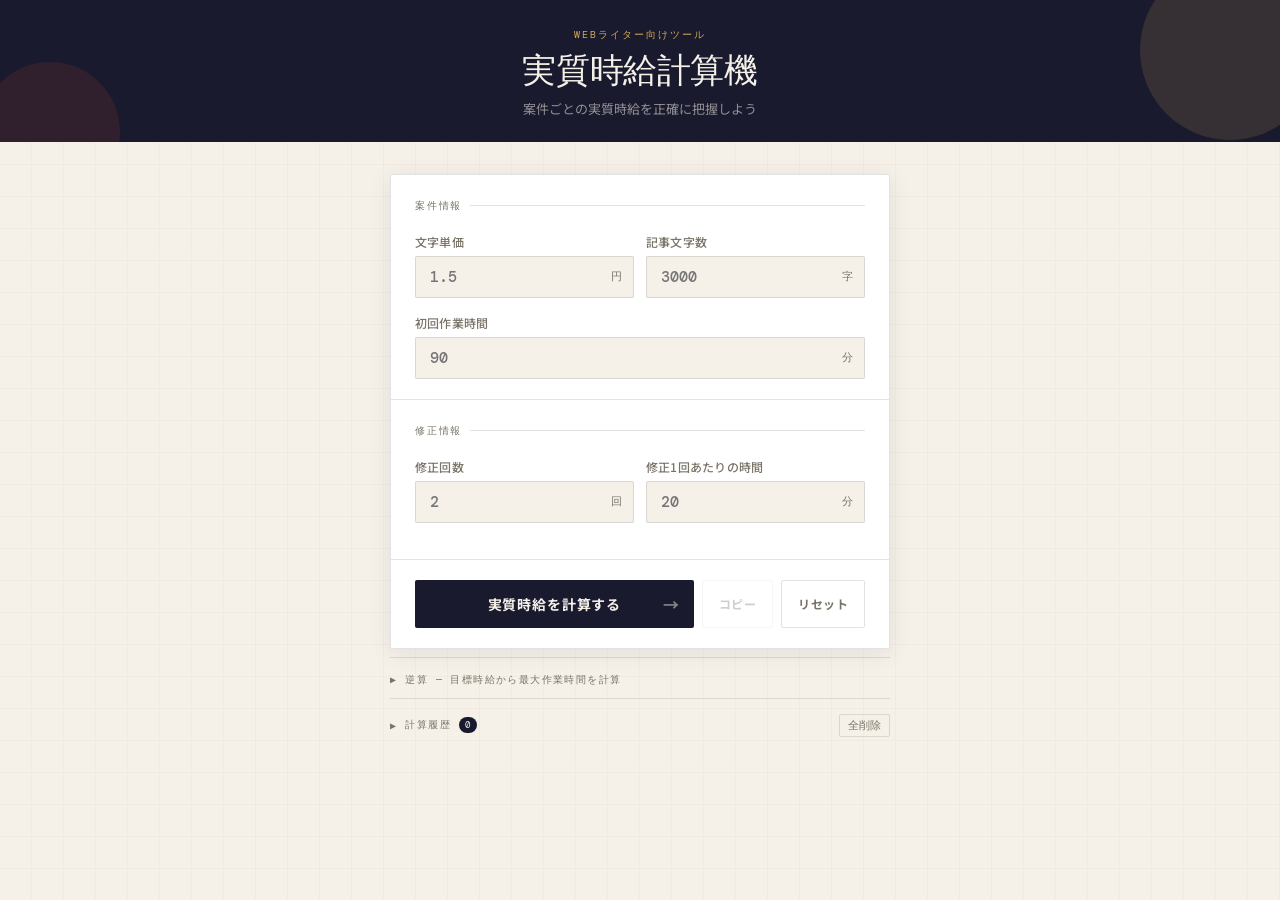
==== jikyuu.html @ 32b4dea9 "Add jikyuu.html file" ====
<!DOCTYPE html>
<html lang="ja">
<head>
  <!-- Google tag (gtag.js) -->
<script async src="https://www.googletagmanager.com/gtag/js?id=G-QZP3DCGL40"></script>
<script>
  window.dataLayer = window.dataLayer || [];
  function gtag(){dataLayer.push(arguments);}
  gtag('js', new Date());

  gtag('config', 'G-QZP3DCGL40');
</script>
<meta charset="UTF-8">
<meta name="viewport" content="width=device-width, initial-scale=1.0">
<title>実質時給計算機 — Webライター向け</title>
<meta name="description" content="Webライター向け 実質時給計算機。文字単価・作業時間・修正回数から請求額と実質時給を算出します。">
<style>
  @import url('https://fonts.googleapis.com/css2?family=DM+Serif+Display:ital@0;1&family=DM+Mono:wght@400;500&family=Noto+Sans+JP:wght@400;500;700&display=swap');

  *, *::before, *::after { box-sizing: border-box; margin: 0; padding: 0; }

  :root {
    --ink:    #1a1a2e;
    --paper:  #f5f0e8;
    --accent: #c84b31;
    --gold:   #d4a853;
    --muted:  #7a7468;
    --good:   #2d6a4f;
    --warn:   #e76f51;
    --border: rgba(26,26,46,0.12);
    --shadow: 0 4px 24px rgba(26,26,46,0.08);
  }

  body {
    font-family: 'Noto Sans JP', sans-serif;
    background-color: var(--paper);
    color: var(--ink);
    min-height: 100vh;
    background-image:
      repeating-linear-gradient(0deg, transparent, transparent 31px, rgba(200,75,49,0.04) 31px, rgba(200,75,49,0.04) 32px),
      repeating-linear-gradient(90deg, transparent, transparent 31px, rgba(200,75,49,0.04) 31px, rgba(200,75,49,0.04) 32px);
  }

  /* Header */
  header {
    background-color: var(--ink); color: var(--paper);
    padding: 28px 24px 24px; text-align: center;
    position: relative; overflow: hidden;
  }
  header::before {
    content: ''; position: absolute; top: -40px; right: -40px;
    width: 180px; height: 180px; border-radius: 50%;
    background: rgba(212,168,83,0.15); pointer-events: none;
  }
  header::after {
    content: ''; position: absolute; bottom: -60px; left: -20px;
    width: 140px; height: 140px; border-radius: 50%;
    background: rgba(200,75,49,0.12); pointer-events: none;
  }
  .header-label {
    font-family: 'DM Mono', monospace; font-size: 10px;
    letter-spacing: 0.2em; color: var(--gold);
    text-transform: uppercase; margin-bottom: 8px;
  }
  header h1 {
    font-family: 'DM Serif Display', serif;
    font-size: clamp(22px, 5vw, 34px);
    font-weight: 400; letter-spacing: -0.01em; line-height: 1.2;
  }
  header p { font-size: 13px; color: rgba(245,240,232,0.55); margin-top: 8px; }

  /* Layout */
  .container { max-width: 540px; margin: 0 auto; padding: 32px 20px 60px; }

  /* Card */
  .card {
    background: #fff; border-radius: 2px;
    border: 1px solid var(--border); box-shadow: var(--shadow); overflow: hidden;
  }
  .card-section { padding: 24px 24px 20px; border-bottom: 1px solid var(--border); }

  .section-title {
    font-family: 'DM Mono', monospace; font-size: 10px;
    letter-spacing: 0.18em; color: var(--muted);
    text-transform: uppercase; margin-bottom: 20px;
    display: flex; align-items: center; gap: 8px;
  }
  .section-title::after { content: ''; flex: 1; height: 1px; background: var(--border); }

  /* Fields */
  .field { margin-bottom: 16px; }
  .field:last-child { margin-bottom: 0; }
  label {
    display: block; font-size: 12px; font-weight: 500;
    color: var(--muted); margin-bottom: 6px; letter-spacing: 0.02em;
  }
  .input-wrap { position: relative; display: flex; align-items: center; }
  input[type="number"] {
    width: 100%; padding: 10px 40px 10px 14px;
    font-family: 'DM Mono', monospace; font-size: 15px; font-weight: 500;
    color: var(--ink); background: var(--paper);
    border: 1.5px solid var(--border); border-radius: 2px;
    outline: none; transition: border-color 0.2s, box-shadow 0.2s;
    -moz-appearance: textfield;
  }
  input[type="number"]::-webkit-inner-spin-button,
  input[type="number"]::-webkit-outer-spin-button { -webkit-appearance: none; }
  input[type="number"]:focus {
    border-color: var(--accent); box-shadow: 0 0 0 3px rgba(200,75,49,0.1); background: #fff;
  }
  .unit {
    position: absolute; right: 12px;
    font-family: 'DM Mono', monospace; font-size: 11px;
    color: var(--muted); pointer-events: none;
  }
  .field-row { display: grid; grid-template-columns: 1fr 1fr; gap: 12px; }

  /* Buttons */
  .btn-area { padding: 20px 24px; }
  .btn-row { display: flex; gap: 8px; }
  button {
    padding: 14px; border: none; border-radius: 2px;
    font-family: 'Noto Sans JP', sans-serif; font-size: 14px; font-weight: 700;
    letter-spacing: 0.06em; cursor: pointer;
    transition: background 0.2s, opacity 0.2s, transform 0.1s;
    position: relative; overflow: hidden;
  }
  button:active:not(:disabled) { transform: scale(0.99); }

  .btn-primary { flex: 1; background: var(--ink); color: var(--paper); }
  .btn-primary:hover { background: #2d2d4e; }
  .btn-primary::after {
    content: '→'; position: absolute; right: 14px; top: 50%;
    transform: translateY(-50%); font-size: 16px; opacity: 0.5;
  }
  .btn-ghost {
    background: transparent; color: var(--muted);
    border: 1.5px solid var(--border); padding: 14px 16px;
    font-size: 12px; letter-spacing: 0.04em;
  }
  .btn-ghost:hover:not(:disabled) { background: var(--paper); color: var(--ink); border-color: var(--muted); }
  .btn-ghost:disabled { opacity: 0.35; cursor: not-allowed; }

  /* Error */
  .error-note {
    display: none; margin-top: 16px; padding: 12px 16px;
    background: rgba(200,75,49,0.08); border: 1.5px solid rgba(200,75,49,0.25);
    border-radius: 2px; font-size: 13px; color: var(--accent); font-weight: 500;
  }

  /* Result card */
  .result-card {
    margin-top: 20px; background: #fff;
    border: 1px solid var(--border); border-radius: 2px;
    box-shadow: var(--shadow); overflow: hidden;
    display: none; animation: slideUp 0.35s cubic-bezier(0.22,1,0.36,1);
  }
  @keyframes slideUp {
    from { opacity: 0; transform: translateY(16px); }
    to   { opacity: 1; transform: translateY(0); }
  }
  .result-header {
    background: var(--ink); padding: 16px 24px;
    font-family: 'DM Mono', monospace; font-size: 10px;
    letter-spacing: 0.18em; text-transform: uppercase; color: var(--gold);
  }
  .result-body { padding: 0 24px 24px; }

  .hourly-big {
    padding: 24px 0 20px; border-bottom: 1px solid var(--border); text-align: center;
  }
  .hourly-label { font-size: 11px; color: var(--muted); letter-spacing: 0.08em; margin-bottom: 6px; }
  .hourly-value {
    font-family: 'DM Serif Display', serif;
    font-size: clamp(42px, 10vw, 64px); line-height: 1; letter-spacing: -0.02em;
  }
  .hourly-value .yen { font-size: 0.45em; vertical-align: super; margin-right: 4px; }
  .eval-badge {
    display: inline-block; margin-top: 12px; padding: 5px 16px;
    border-radius: 40px; font-size: 12px; font-weight: 700; letter-spacing: 0.06em;
  }
  .eval-good { background: rgba(45,106,79,0.1);   color: var(--good); }
  .eval-norm { background: rgba(212,168,83,0.15);  color: #9a7000; }
  .eval-warn { background: rgba(231,111,81,0.12);  color: var(--warn); }

  /* Gauge */
  .gauge-wrap { padding: 20px 0 18px; border-bottom: 1px solid var(--border); }
  .gauge-section-label {
    font-family: 'DM Mono', monospace; font-size: 9px;
    letter-spacing: 0.14em; color: var(--muted); text-transform: uppercase; margin-bottom: 10px;
  }
  .gauge-track {
    position: relative; height: 8px;
    background: var(--border); border-radius: 4px;
  }
  .gauge-fill {
    height: 100%; border-radius: 4px;
    transition: width 0.65s cubic-bezier(0.22,1,0.36,1), background-color 0.4s;
    max-width: 100%;
  }
  .gauge-ticks { position: relative; height: 28px; margin-top: 3px; }
  .gauge-tick-label {
    position: absolute; top: 0;
    font-family: 'DM Mono', monospace; font-size: 9px; color: var(--muted);
    transform: translateX(-50%); text-align: center; line-height: 1.4;
  }
  .gauge-tick-line {
    position: absolute; top: -11px; width: 1px; height: 10px;
    background: var(--muted); opacity: 0.3; transform: translateX(-50%);
  }

  /* Metrics */
  .metrics {
    display: grid; grid-template-columns: 1fr 1fr;
    gap: 1px; background: var(--border);
    border: 1px solid var(--border); border-radius: 2px;
    overflow: hidden; margin-top: 20px;
  }
  .metric { background: var(--paper); padding: 14px 16px; }
  .metric-label { font-size: 10px; color: var(--muted); letter-spacing: 0.08em; margin-bottom: 4px; }
  .metric-value { font-family: 'DM Mono', monospace; font-size: 16px; font-weight: 500; color: var(--ink); }
  .metric-unit  { font-size: 11px; color: var(--muted); margin-left: 2px; }

  /* Share row */
  .share-row {
    display: flex; gap: 8px; margin-top: 16px; padding-top: 16px;
    border-top: 1px solid var(--border);
  }
  .share-url-input {
    flex: 1; padding: 9px 12px;
    font-family: 'DM Mono', monospace; font-size: 11px; color: var(--muted);
    background: var(--paper); border: 1.5px solid var(--border); border-radius: 2px;
    outline: none; overflow: hidden; text-overflow: ellipsis; white-space: nowrap;
    cursor: default;
  }
  .btn-share {
    padding: 9px 14px; font-size: 11px; letter-spacing: 0.08em;
    background: var(--ink); color: var(--paper);
    border: none; border-radius: 2px; cursor: pointer;
    font-family: 'DM Mono', monospace; font-weight: 500;
    transition: background 0.2s; white-space: nowrap;
  }
  .btn-share:hover { background: #2d2d4e; }

  /* Accordion base */
  .accordion { margin-top: 8px; }
  .accordion-toggle {
    display: flex; align-items: center; gap: 8px;
    padding: 15px 0 11px; border-top: 1px solid var(--border);
    font-family: 'DM Mono', monospace; font-size: 10px;
    letter-spacing: 0.14em; color: var(--muted); text-transform: uppercase;
    cursor: pointer; user-select: none; transition: color 0.15s;
  }
  .accordion-toggle:hover { color: var(--ink); }
  .accordion-arrow { transition: transform 0.2s; display: inline-block; }
  .accordion-toggle.open .accordion-arrow { transform: rotate(90deg); }
  .accordion-body {
    display: none; animation: slideUp 0.25s ease;
  }
  .accordion-body.open { display: block; }

  /* Reverse calc */
  .reverse-inner {
    background: #fff; border: 1px solid var(--border);
    border-radius: 2px; padding: 20px; margin-bottom: 6px;
  }
  .reverse-result {
    margin-top: 14px; padding: 14px 16px;
    background: var(--paper); border-radius: 2px;
    display: none;
  }
  .reverse-result strong {
    font-family: 'DM Mono', monospace; font-size: 22px;
    font-weight: 500; color: var(--ink); display: block; margin-bottom: 4px;
  }
  .reverse-result .sub { font-size: 11px; color: var(--muted); }

  /* History */
  .history-head {
    display: flex; align-items: center; justify-content: space-between;
    padding: 15px 0 11px; border-top: 1px solid var(--border);
    cursor: pointer; user-select: none;
  }
  .history-head-left {
    display: flex; align-items: center; gap: 8px;
    font-family: 'DM Mono', monospace; font-size: 10px;
    letter-spacing: 0.14em; color: var(--muted); text-transform: uppercase;
    transition: color 0.15s;
  }
  .history-head:hover .history-head-left { color: var(--ink); }
  .history-count {
    background: var(--ink); color: var(--paper);
    font-size: 9px; padding: 2px 6px; border-radius: 10px;
  }
  .history-clear-btn {
    font-size: 11px; color: var(--muted); cursor: pointer;
    font-family: 'DM Mono', monospace; padding: 3px 8px;
    border-radius: 2px; border: 1px solid var(--border);
    background: transparent; font-weight: 400; letter-spacing: 0;
    transition: background 0.15s, color 0.15s;
  }
  .history-clear-btn:hover { background: rgba(200,75,49,0.06); color: var(--accent); border-color: rgba(200,75,49,0.3); }
  .history-body { display: none; animation: slideUp 0.25s ease; }
  .history-body.open { display: block; }
  .history-list { display: flex; flex-direction: column; gap: 6px; padding-bottom: 8px; }
  .history-item {
    display: flex; align-items: center; gap: 12px;
    padding: 12px 14px; background: #fff;
    border: 1px solid var(--border); border-radius: 2px;
    cursor: pointer; transition: border-color 0.15s;
  }
  .history-item:hover { border-color: var(--muted); }
  .h-dot { width: 8px; height: 8px; border-radius: 50%; flex-shrink: 0; }
  .h-dot-good { background: var(--good); }
  .h-dot-norm { background: #d4a853; }
  .h-dot-warn { background: var(--warn); }
  .h-info { flex: 1; min-width: 0; }
  .h-hourly {
    font-family: 'DM Mono', monospace; font-size: 14px; font-weight: 500; color: var(--ink);
  }
  .h-meta { font-size: 11px; color: var(--muted); margin-top: 2px; }
  .h-time { font-family: 'DM Mono', monospace; font-size: 10px; color: var(--muted); flex-shrink: 0; text-align: right; }
  .h-restore { font-size: 10px; color: var(--muted); font-family: 'DM Mono', monospace; opacity: 0; transition: opacity 0.15s; margin-top: 2px; }
  .history-item:hover .h-restore { opacity: 1; }
  .history-empty { font-size: 12px; color: var(--muted); padding: 8px 0 14px; text-align: center; font-family: 'DM Mono', monospace; }

  /* Responsive */
  @media (max-width: 400px) {
    .field-row        { grid-template-columns: 1fr; }
    .metrics          { grid-template-columns: 1fr; }
    .btn-row          { flex-direction: column; }
    .btn-primary::after { display: none; }
    .share-row        { flex-direction: column; }
  }
</style>
</head>
<body>

<header>
  <div class="header-label">Webライター向けツール</div>
  <h1>実質時給計算機</h1>
  <p>案件ごとの実質時給を正確に把握しよう</p>
</header>

<div class="container">

  <!-- 入力カード -->
  <div class="card">
    <div class="card-section">
      <div class="section-title">案件情報</div>
      <div class="field-row">
        <div class="field">
          <label for="charPrice">文字単価</label>
          <div class="input-wrap">
            <input type="number" id="charPrice" placeholder="1.5" min="0" step="0.1" inputmode="decimal">
            <span class="unit">円</span>
          </div>
        </div>
        <div class="field">
          <label for="charCount">記事文字数</label>
          <div class="input-wrap">
            <input type="number" id="charCount" placeholder="3000" min="0" inputmode="numeric">
            <span class="unit">字</span>
          </div>
        </div>
      </div>
      <div class="field">
        <label for="workTime">初回作業時間</label>
        <div class="input-wrap">
          <input type="number" id="workTime" placeholder="90" min="0" inputmode="numeric">
          <span class="unit">分</span>
        </div>
      </div>
    </div>

    <div class="card-section">
      <div class="section-title">修正情報</div>
      <div class="field-row">
        <div class="field">
          <label for="revCount">修正回数</label>
          <div class="input-wrap">
            <input type="number" id="revCount" placeholder="2" min="0" inputmode="numeric">
            <span class="unit">回</span>
          </div>
        </div>
        <div class="field">
          <label for="revTime">修正1回あたりの時間</label>
          <div class="input-wrap">
            <input type="number" id="revTime" placeholder="20" min="0" inputmode="numeric">
            <span class="unit">分</span>
          </div>
        </div>
      </div>
    </div>

    <div class="btn-area">
      <div class="btn-row">
        <button id="calcBtn" type="button" class="btn-primary">実質時給を計算する</button>
        <button id="copyBtn" type="button" class="btn-ghost" disabled>コピー</button>
        <button id="resetBtn" type="button" class="btn-ghost">リセット</button>
      </div>
    </div>
  </div>

  <!-- エラー -->
  <div id="errorNote" class="error-note" role="alert" aria-live="assertive"></div>

  <!-- 結果カード -->
  <div class="result-card" id="result" role="status" aria-live="polite" aria-atomic="true">
    <div class="result-header">計算結果</div>
    <div class="result-body">

      <!-- 時給大表示 -->
      <div class="hourly-big">
        <div class="hourly-label">実質時給</div>
        <div class="hourly-value"><span class="yen">¥</span><span id="hourlyNum">0</span></div>
        <div><span class="eval-badge" id="evalBadge"></span></div>
      </div>

      <!-- ゲージ -->
      <div class="gauge-wrap">
        <div class="gauge-section-label">時給レンジ</div>
        <div style="position:relative; padding: 0 0 0 0;">
          <div class="gauge-track">
            <div class="gauge-fill" id="gaugeFill" style="width:0%"></div>
          </div>
          <div class="gauge-ticks" id="gaugeTicks">
            <!-- rendered by JS -->
          </div>
        </div>
      </div>

      <!-- 内訳 -->
      <div class="metrics">
        <div class="metric">
          <div class="metric-label">請求額</div>
          <div class="metric-value" id="billing" data-raw="0">—<span class="metric-unit">円</span></div>
        </div>
        <div class="metric">
          <div class="metric-label">総作業時間</div>
          <div class="metric-value" id="totalTime" data-raw="0">—<span class="metric-unit">分</span></div>
        </div>
        <div class="metric">
          <div class="metric-label">初回作業</div>
          <div class="metric-value" id="initTime">—<span class="metric-unit">分</span></div>
        </div>
        <div class="metric">
          <div class="metric-label">修正作業合計</div>
          <div class="metric-value" id="revTotal">—<span class="metric-unit">分</span></div>
        </div>
      </div>

      <!-- 共有URL -->
      <div class="share-row">
        <input type="text" class="share-url-input" id="shareUrl" readonly placeholder="計算後にURLが生成されます">
        <button type="button" class="btn-share" id="shareBtn">URLコピー</button>
      </div>

    </div>
  </div>

  <!-- 逆算セクション -->
  <div class="accordion">
    <div class="accordion-toggle" id="reverseToggle">
      <span class="accordion-arrow">▶</span>
      逆算 — 目標時給から最大作業時間を計算
    </div>
    <div class="accordion-body" id="reverseBody">
      <div class="reverse-inner">
        <div class="field-row">
          <div class="field">
            <label for="targetHourly">目標時給</label>
            <div class="input-wrap">
              <input type="number" id="targetHourly" placeholder="1500" min="0" inputmode="numeric">
              <span class="unit">円</span>
            </div>
          </div>
          <div class="field">
            <label for="reverseBilling">請求額</label>
            <div class="input-wrap">
              <input type="number" id="reverseBilling" placeholder="4500" min="0" inputmode="numeric">
              <span class="unit">円</span>
            </div>
          </div>
        </div>
        <button type="button" id="reverseCalcBtn" class="btn-primary" style="width:100%;margin-top:4px;">最大作業時間を計算</button>
        <div class="reverse-result" id="reverseResult">
          <strong id="reverseMaxTime">—</strong>
          <span class="sub" id="reverseSubText"></span>
        </div>
      </div>
    </div>
  </div>

  <!-- 履歴セクション -->
  <div>
    <div class="history-head" id="historyHead">
      <div class="history-head-left">
        <span id="historyArrow">▶</span>
        計算履歴
        <span class="history-count" id="historyCount">0</span>
      </div>
      <button type="button" class="history-clear-btn" id="historyClearBtn">全削除</button>
    </div>
    <div class="history-body" id="historyBody">
      <div class="history-list" id="historyList"></div>
      <div class="history-empty" id="historyEmpty">まだ履歴はありません</div>
    </div>
  </div>

</div>

<script>
(function () {
  var el = function(id) { return document.getElementById(id); };
  var FIELDS  = ['charPrice','charCount','workTime','revCount','revTime'];
  var LS_KEY  = 'ai_writer_jikyuu_v1';
  var LS_HIST = 'ai_writer_jikyuu_hist_v1';
  var MAX_HIST = 5;
  var GAUGE_MAX = 4000;

  function fmt(n) { return Math.round(n).toLocaleString('ja-JP'); }
  function fmtF(n) { return (+n.toFixed(1)).toLocaleString('ja-JP'); }

  function parseClamp(id) {
    var v = parseFloat(el(id).value);
    return isFinite(v) ? Math.max(0, v) : 0;
  }

  /* localStorage inputs */
  function saveInputs() {
    var obj = {};
    FIELDS.forEach(function(k) { obj[k] = el(k).value; });
    try { localStorage.setItem(LS_KEY, JSON.stringify(obj)); } catch(e) {}
  }
  function loadInputs() {
    try {
      var raw = localStorage.getItem(LS_KEY);
      if (!raw) return;
      var obj = JSON.parse(raw);
      FIELDS.forEach(function(k) { if (obj[k] !== undefined) el(k).value = obj[k]; });
    } catch(e) {}
  }

  /* error */
  function showError(msg) {
    var note = el('errorNote');
    note.textContent = msg;
    note.style.display = 'block';
    el('result').style.display = 'none';
    el('copyBtn').disabled = true;
  }
  function clearError() {
    var note = el('errorNote');
    note.textContent = '';
    note.style.display = 'none';
  }

  /* URL share */
  function buildShareUrl(cp, cc, wt, rc, rt) {
    var params = 'cp=' + cp + '&cc=' + cc + '&wt=' + wt + '&rc=' + rc + '&rt=' + rt;
    return location.href.split('?')[0] + '?' + params;
  }
  function loadFromUrl() {
    var search = location.search;
    if (!search || search.indexOf('cp=') === -1) return false;
    var params = {};
    search.slice(1).split('&').forEach(function(pair) {
      var kv = pair.split('=');
      params[kv[0]] = decodeURIComponent(kv[1] || '');
    });
    var map = {charPrice:'cp', charCount:'cc', workTime:'wt', revCount:'rc', revTime:'rt'};
    var found = false;
    Object.keys(map).forEach(function(field) {
      var p = map[field];
      if (params[p] !== undefined) { el(field).value = params[p]; found = true; }
    });
    return found;
  }

  /* gauge */
  function renderGaugeTicks() {
    var ticks = el('gaugeTicks');
    ticks.innerHTML = '';
    // 最低賃金は線のみ（ラベルなし）、普通と良好はラベルあり
    var lines = [{ val: 1013 }];
    var labels = [
      { val: 1200, label: '普通<br>¥1,200' },
      { val: 2000, label: '良好<br>¥2,000' }
    ];
    lines.forEach(function(m) {
      var pct = (m.val / GAUGE_MAX * 100).toFixed(2);
      var line = document.createElement('div');
      line.className = 'gauge-tick-line';
      line.style.left = pct + '%';
      ticks.appendChild(line);
    });
    labels.forEach(function(m) {
      var pct = (m.val / GAUGE_MAX * 100).toFixed(2);
      var line = document.createElement('div');
      line.className = 'gauge-tick-line';
      line.style.left = pct + '%';
      ticks.appendChild(line);
      var label = document.createElement('span');
      label.className = 'gauge-tick-label';
      label.style.left = pct + '%';
      label.innerHTML = m.label;
      ticks.appendChild(label);
    });
  }
  function updateGauge(hourly) {
    var pct = Math.min(hourly / GAUGE_MAX * 100, 100);
    var fill = el('gaugeFill');
    fill.style.width = pct + '%';
    if (hourly >= 2000)       fill.style.backgroundColor = 'var(--good)';
    else if (hourly >= 1200)  fill.style.backgroundColor = '#d4a853';
    else                      fill.style.backgroundColor = 'var(--warn)';
  }

  /* history */
  function loadHistory() {
    try { return JSON.parse(localStorage.getItem(LS_HIST)) || []; } catch(e) { return []; }
  }
  function saveHistory(hist) {
    try { localStorage.setItem(LS_HIST, JSON.stringify(hist)); } catch(e) {}
  }
  function pushHistory(entry) {
    var hist = loadHistory();
    hist.unshift(entry);
    if (hist.length > MAX_HIST) hist.pop();
    saveHistory(hist);
    renderHistory();
  }
  function renderHistory() {
    var hist = loadHistory();
    el('historyCount').textContent = hist.length;
    var list = el('historyList');
    var empty = el('historyEmpty');
    list.innerHTML = '';
    if (hist.length === 0) {
      empty.style.display = 'block';
      return;
    }
    empty.style.display = 'none';
    hist.forEach(function(h) {
      var dotCls = h.hourly >= 2000 ? 'h-dot-good' : h.hourly >= 1200 ? 'h-dot-norm' : 'h-dot-warn';
      var item = document.createElement('div');
      item.className = 'history-item';
      item.innerHTML =
        '<div class="h-dot ' + dotCls + '"></div>' +
        '<div class="h-info">' +
          '<div class="h-hourly">&#165;' + fmt(h.hourly) +
            '<span style="font-size:11px;color:var(--muted);font-weight:400">/時</span></div>' +
          '<div class="h-meta">請求 &#165;' + fmt(h.billing) + ' &middot; 作業 ' + fmt(h.totalTime) + '分</div>' +
        '</div>' +
        '<div class="h-time">' + h.date + '<div class="h-restore">復元 &rarr;</div></div>';
      item.addEventListener('click', function() { restoreFromHistory(h); });
      list.appendChild(item);
    });
  }
  function restoreFromHistory(h) {
    el('charPrice').value = h.charPrice;
    el('charCount').value = h.charCount;
    el('workTime').value  = h.workTime;
    el('revCount').value  = h.revCount;
    el('revTime').value   = h.revTime;
    saveInputs();
    calculate();
    window.scrollTo({ top: 0, behavior: 'smooth' });
  }

  /* main calculate */
  function calculate() {
    saveInputs();

    var charPrice = parseClamp('charPrice');
    var charCount = parseClamp('charCount');
    var workTime  = parseClamp('workTime');
    var revCount  = parseClamp('revCount');
    var revTime   = parseClamp('revTime');

    var billing   = charPrice * charCount;
    var revTotal  = revCount * revTime;
    var totalTime = workTime + revTotal;

    if (totalTime <= 0) {
      showError('⚠ 総作業時間が0分です。初回作業時間か修正時間を入力してください。');
      return;
    }
    clearError();

    var hourly = (billing / totalTime) * 60;

    var evalText = '', evalClass = '';
    if (hourly >= 2000)      { evalText = '✦ 良好 — 高単価案件です';    evalClass = 'eval-good'; }
    else if (hourly >= 1200) { evalText = '◈ 普通 — 標準的な時給水準'; evalClass = 'eval-norm'; }
    else                     { evalText = '▲ 注意 — 時給が低めです';    evalClass = 'eval-warn'; }

    /* DOM update — store raw values in data attributes to avoid double-unit on copy */
    var billingRounded   = Math.round(billing);
    var totalTimeRounded = Math.round(totalTime);

    el('hourlyNum').textContent = fmt(hourly);

    var bEl = el('billing');
    bEl.setAttribute('data-raw', billingRounded);
    bEl.innerHTML = fmt(billingRounded) + '<span class="metric-unit">円</span>';

    var tEl = el('totalTime');
    tEl.setAttribute('data-raw', totalTimeRounded);
    tEl.innerHTML = fmt(totalTimeRounded) + '<span class="metric-unit">分</span>';

    el('initTime').innerHTML = fmt(Math.round(workTime))  + '<span class="metric-unit">分</span>';
    el('revTotal').innerHTML = fmt(Math.round(revTotal))  + '<span class="metric-unit">分</span>';

    var badge = el('evalBadge');
    badge.textContent = evalText;
    badge.className = 'eval-badge ' + evalClass;

    updateGauge(hourly);

    /* pre-fill reverse billing */
    el('reverseBilling').value = billingRounded;
    el('reverseResult').style.display = 'none';

    /* share URL */
    el('shareUrl').value = buildShareUrl(charPrice, charCount, workTime, revCount, revTime);

    /* history */
    var now = new Date();
    var dateStr = (now.getMonth()+1) + '/' + now.getDate() + ' ' +
                  String(now.getHours()).padStart(2,'0') + ':' + String(now.getMinutes()).padStart(2,'0');
    pushHistory({
      hourly: Math.round(hourly),
      billing: billingRounded,
      totalTime: totalTimeRounded,
      charPrice: charPrice, charCount: charCount,
      workTime: workTime, revCount: revCount, revTime: revTime,
      date: dateStr
    });

    el('copyBtn').disabled = false;

    var resultEl = el('result');
    resultEl.style.display = 'block';
    resultEl.style.animation = 'none';
    void resultEl.offsetWidth;
    resultEl.style.animation = '';
    resultEl.scrollIntoView({ behavior: 'smooth', block: 'nearest' });
  }

  /* copy result — use data-raw to avoid double-unit */
  function copyResult() {
    var hourly    = el('hourlyNum').textContent;
    var evalTxt   = el('evalBadge').textContent;
    var billing   = el('billing').getAttribute('data-raw');
    var totalTime = el('totalTime').getAttribute('data-raw');
    var text = [
      '実質時給: \u00a5' + hourly + '/\u6642',
      '\u8a55\u4fa1: '   + evalTxt,
      '\u8acb\u6c42\u984d: \u00a5' + Number(billing).toLocaleString('ja-JP') + '\u5186',
      '\u7dcf\u4f5c\u696d\u6642\u9593: ' + Number(totalTime).toLocaleString('ja-JP') + '\u5206',
    ].join('\n');
    navigator.clipboard.writeText(text).then(function() {
      var btn = el('copyBtn');
      var prev = btn.textContent;
      btn.textContent = '\u2713 \u30b3\u30d4\u30fc\u6e08\u307f';
      setTimeout(function() { btn.textContent = prev; }, 1400);
    }).catch(function() {
      alert('\u30b3\u30d4\u30fc\u306b\u5931\u6557\u3057\u307e\u3057\u305f\u3002\u624b\u52d5\u3067\u9078\u629e\u3057\u3066\u30b3\u30d4\u30fc\u3057\u3066\u304f\u3060\u3055\u3044\u3002');
    });
  }

  /* reset */
  function resetAll() {
    FIELDS.forEach(function(k) { el(k).value = ''; });
    try { localStorage.removeItem(LS_KEY); } catch(e) {}
    clearError();
    el('result').style.display = 'none';
    el('copyBtn').disabled = true;
    el('reverseResult').style.display = 'none';
    if (history.replaceState) history.replaceState(null, '', location.pathname);
  }

  /* share URL copy */
  el('shareBtn').addEventListener('click', function() {
    var url = el('shareUrl').value;
    if (!url || url === '') return;
    navigator.clipboard.writeText(url).then(function() {
      var btn = el('shareBtn');
      var prev = btn.textContent;
      btn.textContent = '\u2713 \u30b3\u30d4\u30fc';
      setTimeout(function() { btn.textContent = prev; }, 1400);
    }).catch(function() {
      el('shareUrl').select();
      try { document.execCommand('copy'); } catch(e) {}
    });
  });

  /* reverse calc toggle */
  el('reverseToggle').addEventListener('click', function() {
    var body = el('reverseBody');
    var toggle = el('reverseToggle');
    var isOpen = body.classList.contains('open');
    body.classList.toggle('open', !isOpen);
    toggle.classList.toggle('open', !isOpen);
  });

  el('reverseCalcBtn').addEventListener('click', function() {
    var targetH  = parseFloat(el('targetHourly').value);
    var revBill  = parseFloat(el('reverseBilling').value);
    if (!isFinite(targetH) || targetH <= 0) { alert('目標時給を入力してください。'); return; }
    if (!isFinite(revBill) || revBill <= 0) { alert('請求額を入力してください。'); return; }
    var maxTime = revBill / targetH * 60;
    el('reverseMaxTime').textContent = fmtF(maxTime) + ' 分以内';
    el('reverseSubText').textContent =
      '請求額 ¥' + fmt(Math.round(revBill)) + ' で時給 ¥' + fmt(Math.round(targetH)) + ' を達成するための上限作業時間';
    el('reverseResult').style.display = 'block';
  });

  /* history toggle */
  el('historyHead').addEventListener('click', function(e) {
    if (e.target === el('historyClearBtn') || el('historyClearBtn').contains(e.target)) return;
    var body = el('historyBody');
    var isOpen = body.classList.contains('open');
    body.classList.toggle('open', !isOpen);
    el('historyArrow').textContent = isOpen ? '▶' : '▼';
  });
  el('historyClearBtn').addEventListener('click', function(e) {
    e.stopPropagation();
    if (!confirm('履歴をすべて削除しますか？')) return;
    try { localStorage.removeItem(LS_HIST); } catch(e) {}
    renderHistory();
  });

  /* init */
  renderGaugeTicks();
  var fromUrl = loadFromUrl();
  if (!fromUrl) loadInputs();
  renderHistory();

  el('calcBtn').addEventListener('click', calculate);
  el('copyBtn').addEventListener('click', copyResult);
  el('resetBtn').addEventListener('click', resetAll);

  FIELDS.forEach(function(id) {
    el(id).addEventListener('keydown', function(e) {
      if (e.key === 'Enter') { e.preventDefault(); calculate(); }
    });
    el(id).addEventListener('input', saveInputs);
  });

  if (fromUrl) calculate();
})();
</script>
</body>
</html>
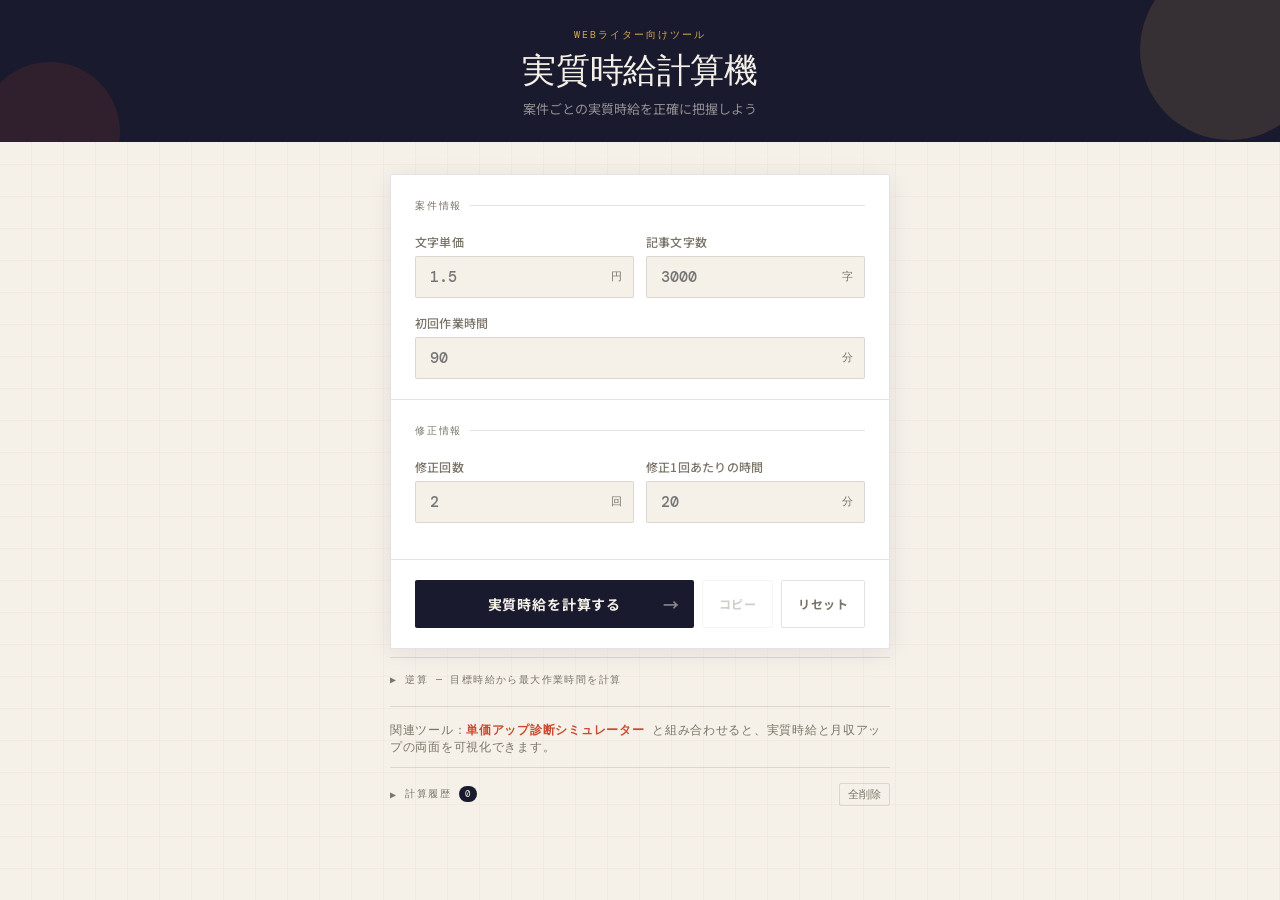
==== commit 2022fb0b: "Update HTML metadata and add related tools section" ====
--- a/jikyuu.html
+++ b/jikyuu.html
@@ -1,19 +1,41 @@
 <!DOCTYPE html>
 <html lang="ja">
 <head>
-  <!-- Google tag (gtag.js) -->
+<!-- Google tag (gtag.js) -->
 <script async src="https://www.googletagmanager.com/gtag/js?id=G-QZP3DCGL40"></script>
 <script>
   window.dataLayer = window.dataLayer || [];
   function gtag(){dataLayer.push(arguments);}
   gtag('js', new Date());
-
   gtag('config', 'G-QZP3DCGL40');
 </script>
 <meta charset="UTF-8">
 <meta name="viewport" content="width=device-width, initial-scale=1.0">
-<title>実質時給計算機 — Webライター向け</title>
-<meta name="description" content="Webライター向け 実質時給計算機。文字単価・作業時間・修正回数から請求額と実質時給を算出します。">
+<title>Webライター向け実質時給計算機｜文字単価・修正込みの本当の時給を計算【無料】</title>
+<meta name="description" content="Webライターが案件の実質時給を無料で計算できるツール。文字単価・作業時間・修正回数を入力するだけで請求額・総作業時間・実質時給を即算出。単価交渉や案件選びの判断材料に。">
+<meta name="robots" content="index, follow">
+<meta property="og:title" content="Webライター向け実質時給計算機｜修正込みの本当の時給を計算【無料】">
+<meta property="og:description" content="文字単価・作業時間・修正回数から実質時給を計算。案件の割に合う度を可視化できる無料ツール。">
+<meta property="og:type" content="website">
+<meta property="og:url" content="https://astounding-mousse-d69b3e.netlify.app/ai-writer-calc.html">
+<meta property="og:image" content="https://astounding-mousse-d69b3e.netlify.app/ogp.jpg">
+<link rel="canonical" href="https://astounding-mousse-d69b3e.netlify.app/ai-writer-calc.html">
+<script type="application/ld+json">
+{
+  "@context": "https://schema.org",
+  "@type": "WebApplication",
+  "name": "Webライター向け実質時給計算機",
+  "url": "https://astounding-mousse-d69b3e.netlify.app/ai-writer-calc.html",
+  "applicationCategory": "FinanceApplication",
+  "operatingSystem": "All",
+  "description": "Webライターが文字単価・作業時間・修正回数から実質時給を計算できる無料ツール。",
+  "offers": {
+    "@type": "Offer",
+    "price": "0",
+    "priceCurrency": "JPY"
+  }
+}
+</script>
 <style>
   @import url('https://fonts.googleapis.com/css2?family=DM+Serif+Display:ital@0;1&family=DM+Mono:wght@400;500&family=Noto+Sans+JP:wght@400;500;700&display=swap');
 
@@ -490,6 +512,14 @@
         </div>
       </div>
     </div>
+  </div>
+
+  <!-- 関連ツールリンク -->
+  <div style="margin-top:8px;padding:15px 0 11px;border-top:1px solid var(--border);">
+    <p style="font-size:12px;color:var(--muted);font-family:'DM Mono',monospace;letter-spacing:0.06em;">
+      関連ツール：<a href="raise-price.html" style="color:var(--accent);text-decoration:none;font-weight:700;">単価アップ診断シミュレーター</a>
+      と組み合わせると、実質時給と月収アップの両面を可視化できます。
+    </p>
   </div>
 
   <!-- 履歴セクション -->
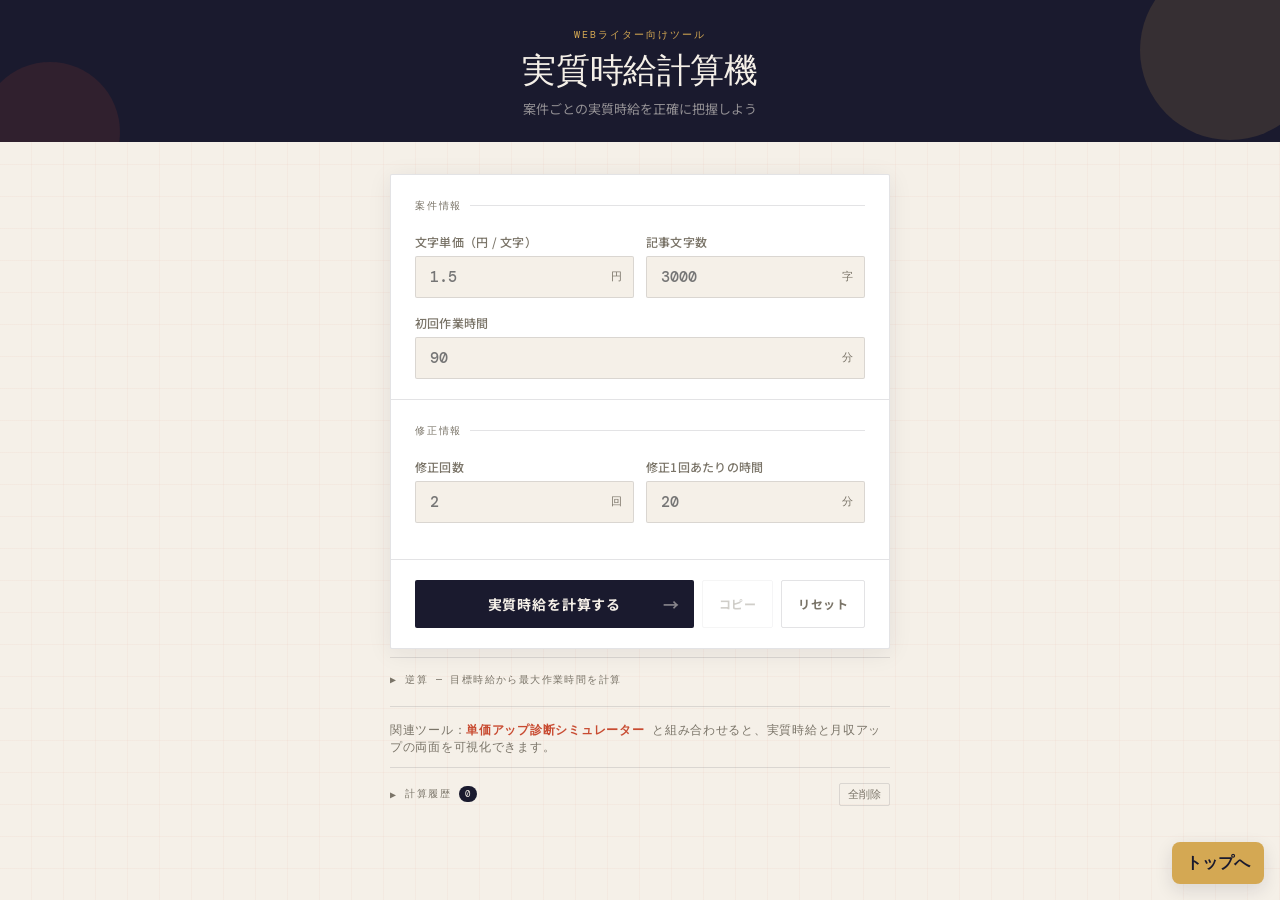
==== commit 7af0b6b5: "Update jikyuu.html" ====
--- a/jikyuu.html
+++ b/jikyuu.html
@@ -17,15 +17,15 @@
 <meta property="og:title" content="Webライター向け実質時給計算機｜修正込みの本当の時給を計算【無料】">
 <meta property="og:description" content="文字単価・作業時間・修正回数から実質時給を計算。案件の割に合う度を可視化できる無料ツール。">
 <meta property="og:type" content="website">
-<meta property="og:url" content="https://astounding-mousse-d69b3e.netlify.app/ai-writer-calc.html">
-<meta property="og:image" content="https://astounding-mousse-d69b3e.netlify.app/ogp.jpg">
-<link rel="canonical" href="https://astounding-mousse-d69b3e.netlify.app/ai-writer-calc.html">
+<meta property="og:url" content="https://writer-salary-calculator.babynakunaku.workers.dev/jikyuu.html">
+<meta property="og:image" content="https://writer-salary-calculator.babynakunaku.workers.dev/ogp.jpg">
+<link rel="canonical" href="https://writer-salary-calculator.babynakunaku.workers.dev/jikyuu.html">
 <script type="application/ld+json">
 {
   "@context": "https://schema.org",
   "@type": "WebApplication",
   "name": "Webライター向け実質時給計算機",
-  "url": "https://astounding-mousse-d69b3e.netlify.app/ai-writer-calc.html",
+  "url": "https://writer-salary-calculator.babynakunaku.workers.dev/jikyuu.html",
   "applicationCategory": "FinanceApplication",
   "operatingSystem": "All",
   "description": "Webライターが文字単価・作業時間・修正回数から実質時給を計算できる無料ツール。",
@@ -354,6 +354,28 @@
     .btn-primary::after { display: none; }
     .share-row        { flex-direction: column; }
   }
+  /* 右下の固定ボタン */
+.back-float{
+  position: fixed;
+  right: 16px;
+  bottom: 16px;
+  z-index: 9999;
+  display: inline-block;
+  padding: 10px 14px;
+  background: var(--gold);
+  color: var(--ink);
+  border-radius: 8px;
+  text-decoration: none;
+  font-weight: 700;
+  font-family: 'DM Mono', monospace;
+  box-shadow: 0 6px 18px rgba(26,26,46,0.12);
+}
+.back-float:hover{ opacity: 0.95; transform: translateY(-2px); transition: .12s; }
+
+/* モバイルで邪魔なら少し小さく */
+@media (max-width: 420px){
+  .back-float{ padding:8px 10px; right: 10px; bottom: 10px; font-size:13px; }
+}
 </style>
 </head>
 <body>
@@ -372,7 +394,7 @@
       <div class="section-title">案件情報</div>
       <div class="field-row">
         <div class="field">
-          <label for="charPrice">文字単価</label>
+          <label for="charPrice">文字単価（円 / 文字）</label>
           <div class="input-wrap">
             <input type="number" id="charPrice" placeholder="1.5" min="0" step="0.1" inputmode="decimal">
             <span class="unit">円</span>
@@ -883,5 +905,6 @@
   if (fromUrl) calculate();
 })();
 </script>
+  <a href="/" class="back-float" aria-label="トップページへ戻る">トップへ</a>
 </body>
 </html>
